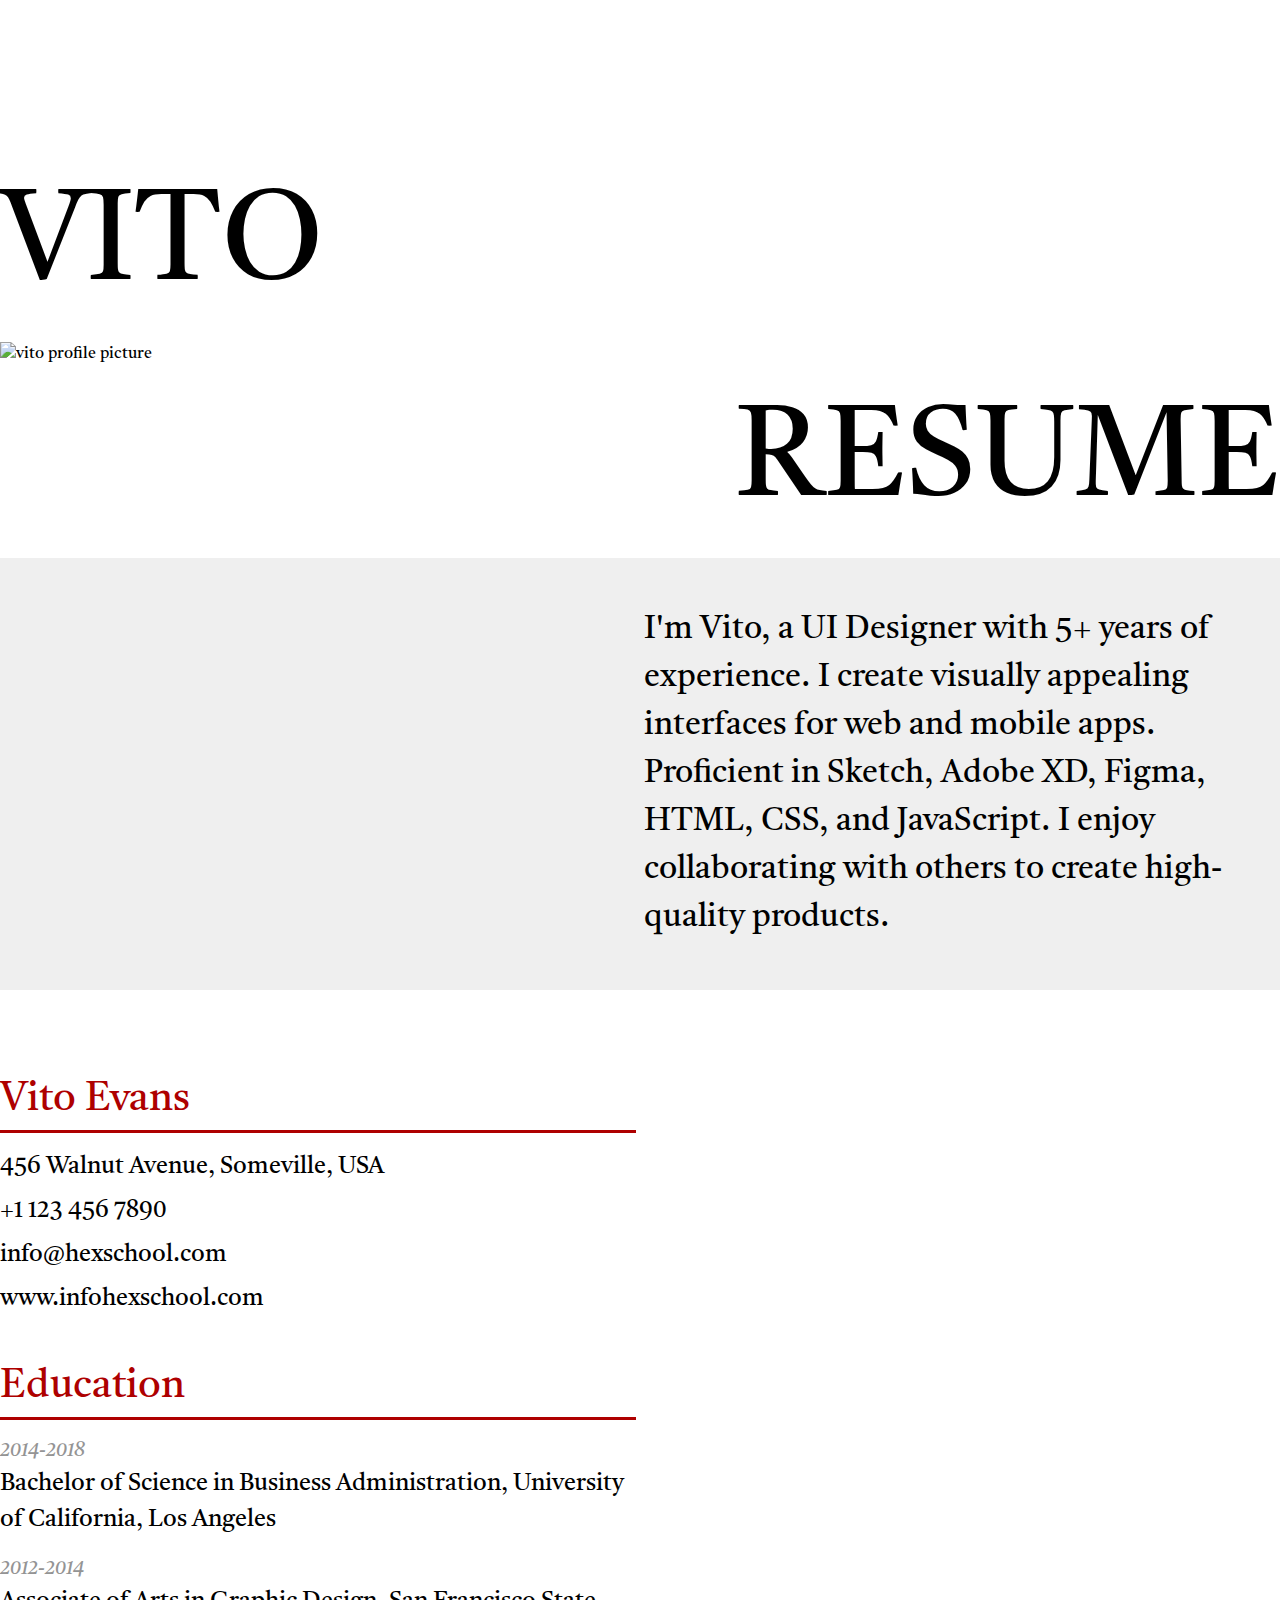
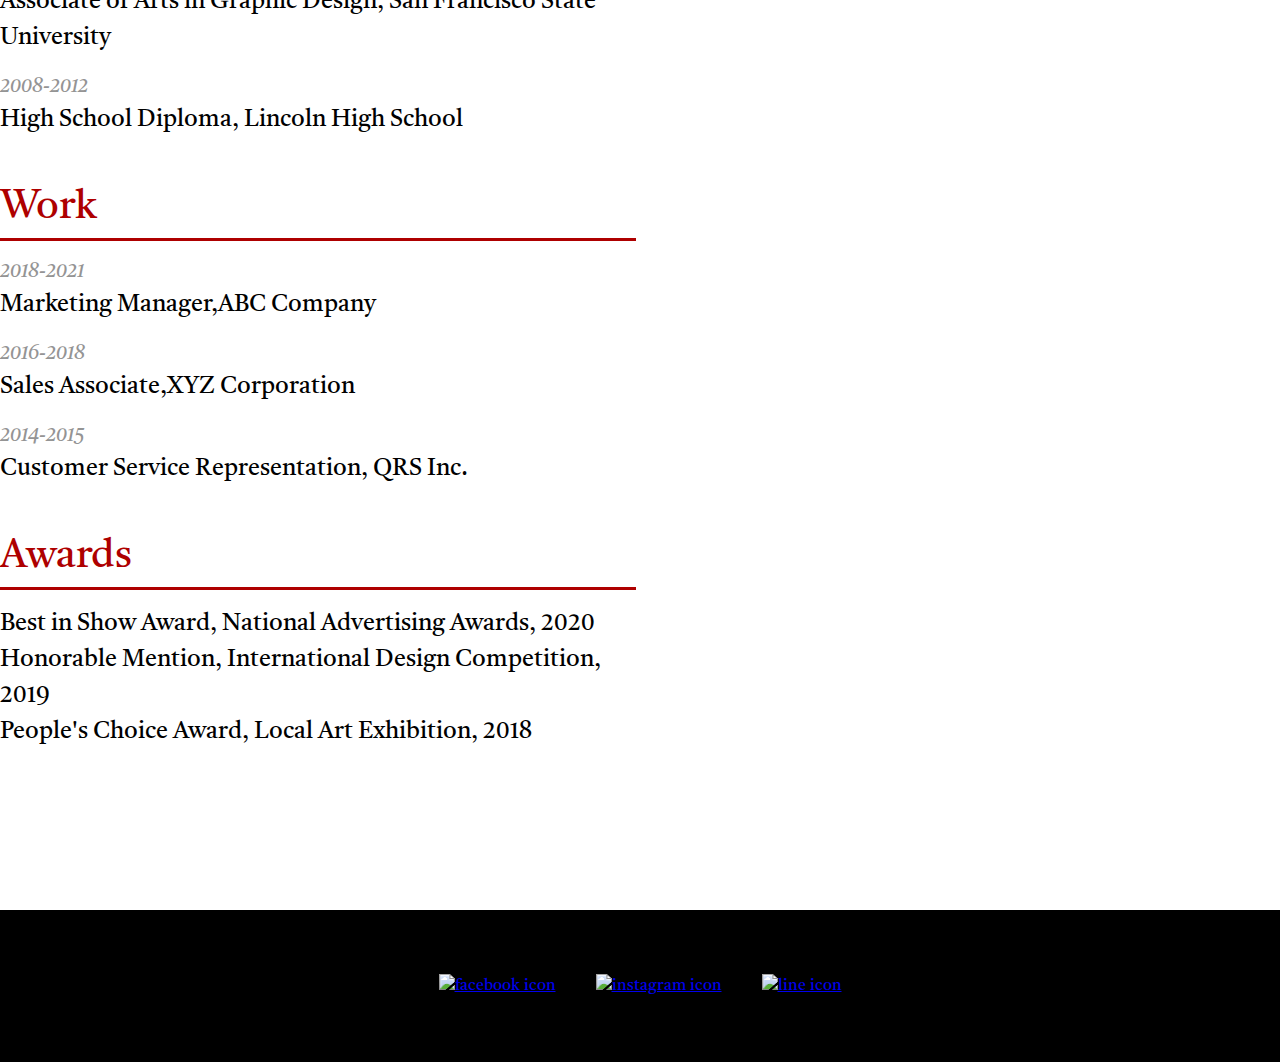
==== week01-hw/index.html @ 935c5015 "week01" ====
<!DOCTYPE html>
<html lang="en">
  <head>
    <meta charset="UTF-8" />
    <meta name="viewport" content="width=device-width, initial-scale=1.0" />
    <title>Week01 - HW</title>
    <link rel="stylesheet" href="reset.css" />
    <link rel="stylesheet" href="style.css" />
  </head>
  <body>
    <header>
      <div class="container">
        <h1>VITO</h1>
        <img src="/assets/vito.png" alt="vito profile picture" />
        <h1 class="text-right">RESUME</h1>
      </div>
    </header>

    <section class="introduction">
      <div class="container">
        <div class="card ml-auto">
          <p>
            I'm Vito, a UI Designer with 5+ years of experience. I create
            visually appealing interfaces for web and mobile apps. Proficient in
            Sketch, Adobe XD, Figma, HTML, CSS, and JavaScript. I enjoy
            collaborating with others to create high-quality products.
          </p>
        </div>
      </div>
    </section>

    <section class="details">
      <div class="container">
        <div class="card">
          <div class="personal-information mb-40">
            <h2>Vito Evans</h2>
            <p>456 Walnut Avenue, Someville, USA</p>
            <p>+1 123 456 7890</p>
            <p>info@hexschool.com</p>
            <p>www.infohexschool.com</p>
          </div>
          <div class="education mb-40">
            <h2>Education</h2>
            <ul>
              <li>
                <span>2014-2018</span>
                <p>
                  Bachelor of Science in Business Administration, University of
                  California, Los Angeles
                </p>
              </li>
              <li>
                <span>2012-2014</span>
                <p>
                  Associate of Arts in Graphic Design, San Francisco State
                  University
                </p>
              </li>
              <li>
                <span>2008-2012</span>
                <p>High School Diploma, Lincoln High School</p>
              </li>
            </ul>
          </div>
          <div class="work mb-40">
            <h2>Work</h2>
            <ul>
              <li>
                <span>2018-2021</span>
                <p>Marketing Manager,ABC Company</p>
              </li>
              <li>
                <span>2016-2018</span>
                <p>Sales Associate,XYZ Corporation</p>
              </li>
              <li>
                <span>2014-2015</span>
                <p>Customer Service Representation, QRS Inc.</p>
              </li>
            </ul>
          </div>

          <div class="awards">
            <h2>Awards</h2>
            <ul>
              <li>Best in Show Award, National Advertising Awards, 2020</li>
              <li>Honorable Mention, International Design Competition, 2019</li>
              <li>People's Choice Award, Local Art Exhibition, 2018</li>
            </ul>
          </div>
        </div>
      </div>
    </section>

    <footer>
      <div class="container">
        <div class="social">
          <a href="#"><img src="/assets/fb.png" alt="facebook icon" /></a>
          <a href="#"
            ><img src="/assets/instagram.png" alt="instagram icon"
          /></a>
          <a href="#"><img src="/assets/line.png" alt="line icon" /></a>
        </div>
      </div>
    </footer>
  </body>
</html>
---- week01-hw/style.css ----
@import url("https://fonts.googleapis.com/css2?family=Castoro:ital@0;1&display=swap");

*,
*::before,
*::after {
  box-sizing: border-box;
}

body {
  line-height: 1.5;
  font-family: "Castoro", serif;
  font-weight: 400;
}

img {
  max-width: 100%;
}

.container {
  max-width: 1296px;
  margin: 0 auto;
}

header {
  margin-top: 150px;
}

header h1 {
  font-size: 128px;
}

header img {
  display: block;
  margin: 0 auto;
}

.text-right {
  text-align: right;
}

.introduction {
  background-color: #efefef;
  padding-top: 48px;
  padding-bottom: 48px;
}

.card {
  width: 636px;
}

.ml-auto {
  margin-left: auto;
}

.card p {
  font-size: 32px;
}

.details {
  margin-top: 80px;
  margin-bottom: 160px;
}

.details p {
  font-size: 24px;
}

.details h2 {
  font-size: 40px;

  color: #ae0000;
  border-bottom: 3px solid #ae0000;
  margin-bottom: 16px;
}

.mb-40 {
  margin-bottom: 40px;
}

.personal-information p {
  margin-bottom: 8px;
}

.education p,
.work p {
  margin-bottom: 16px;
}

.education span,
.work span {
  font-style: italic;
  font-size: 20px;
  color: #949494;
}

.awards li {
  font-size: 24px;
}

footer {
  background-color: #000000;
}

.social {
  padding-top: 64px;
  padding-bottom: 64px;
  display: flex;
  gap: 40px;
  justify-content: center;
  align-items: center;
}
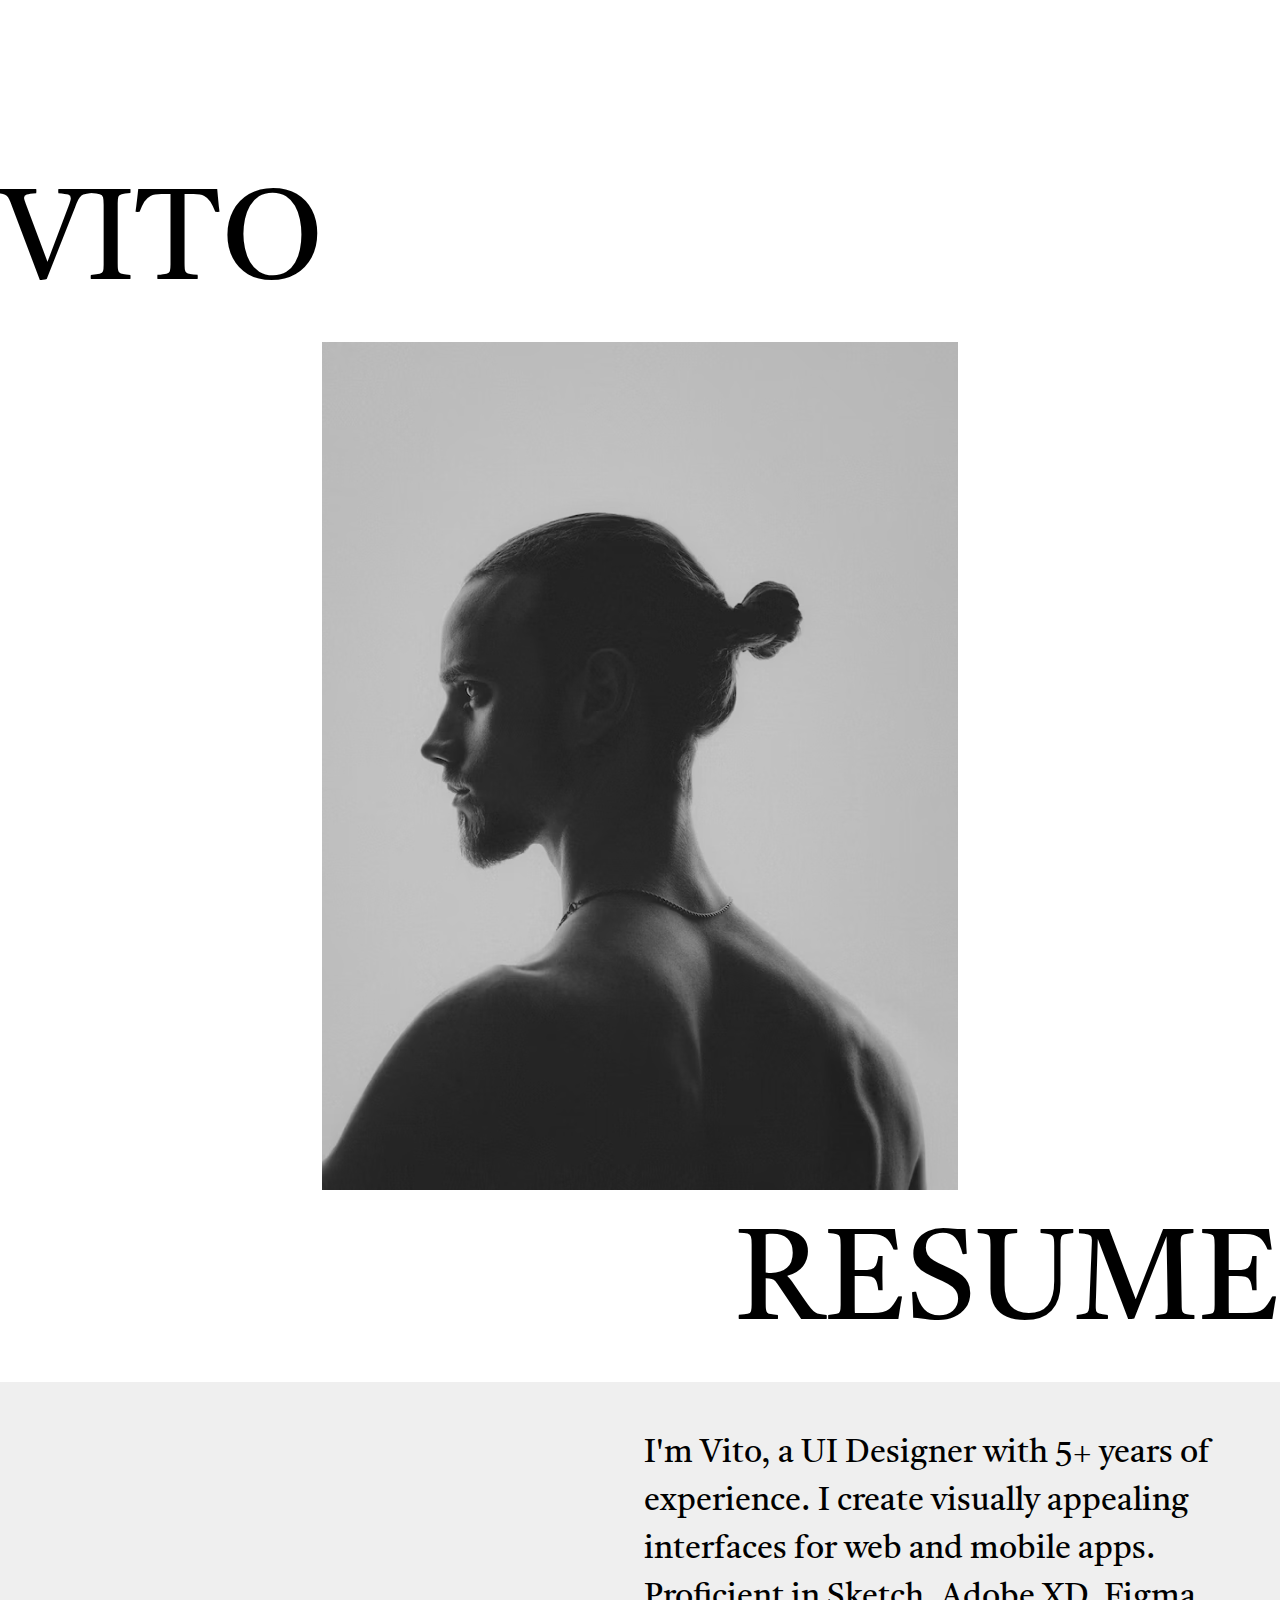
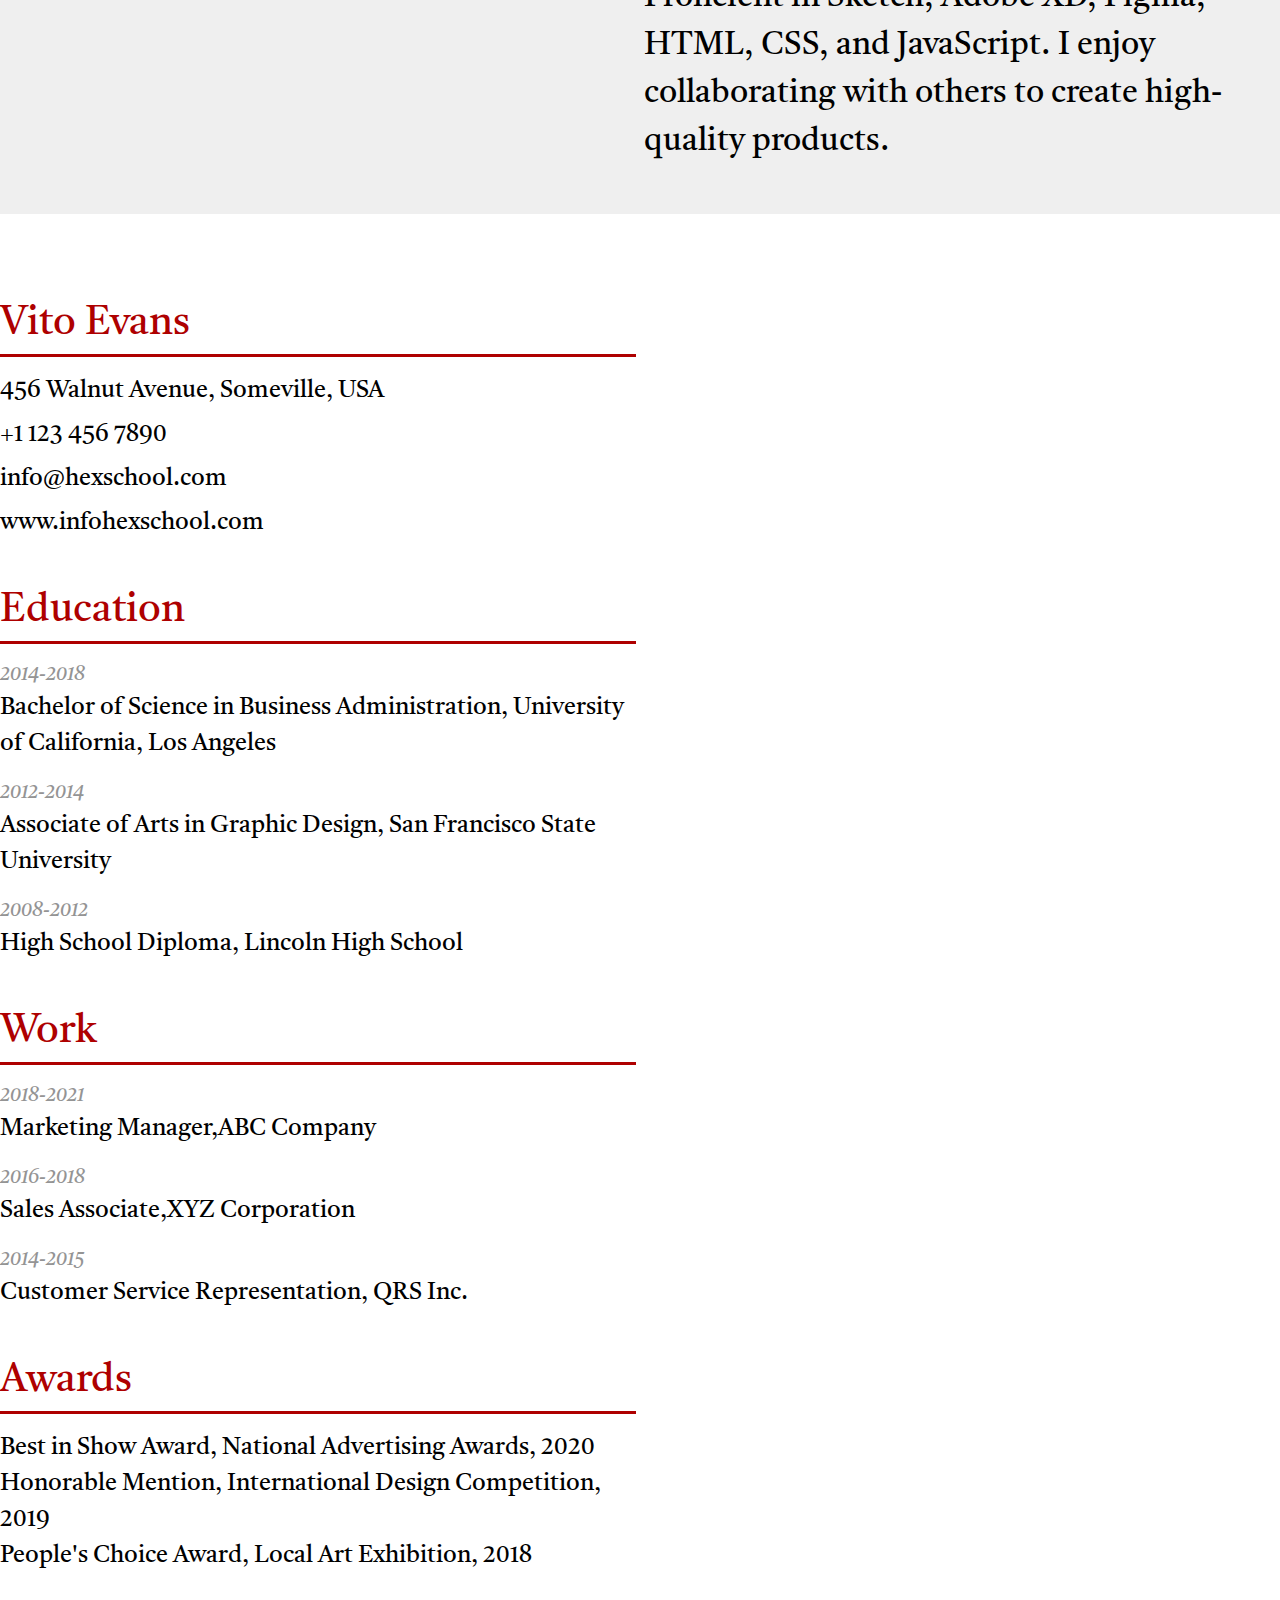
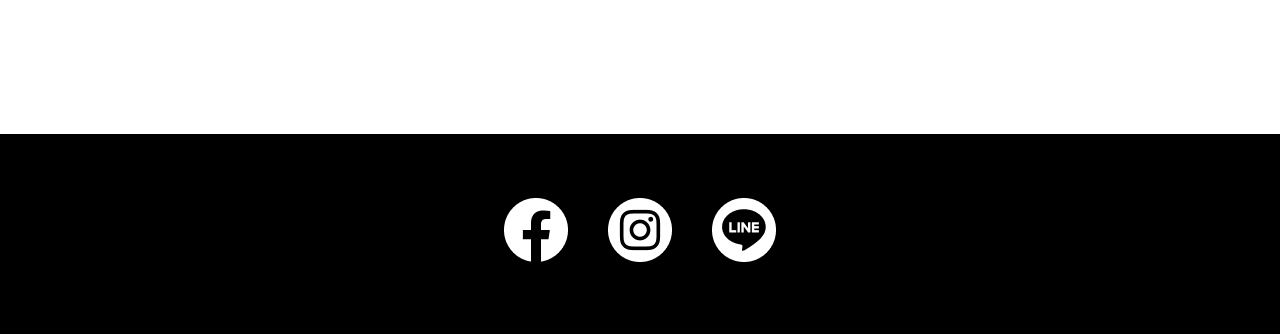
==== commit 33122f1b: "fix image path" ====
--- a/week01-hw/index.html
+++ b/week01-hw/index.html
@@ -11,7 +11,7 @@
     <header>
       <div class="container">
         <h1>VITO</h1>
-        <img src="/assets/vito.png" alt="vito profile picture" />
+        <img src="./assets/vito.png" alt="vito profile picture" />
         <h1 class="text-right">RESUME</h1>
       </div>
     </header>
@@ -95,11 +95,11 @@
     <footer>
       <div class="container">
         <div class="social">
-          <a href="#"><img src="/assets/fb.png" alt="facebook icon" /></a>
+          <a href="#"><img src="./assets/fb.png" alt="facebook icon" /></a>
           <a href="#"
-            ><img src="/assets/instagram.png" alt="instagram icon"
+            ><img src="./assets/instagram.png" alt="instagram icon"
           /></a>
-          <a href="#"><img src="/assets/line.png" alt="line icon" /></a>
+          <a href="#"><img src="./assets/line.png" alt="line icon" /></a>
         </div>
       </div>
     </footer>
